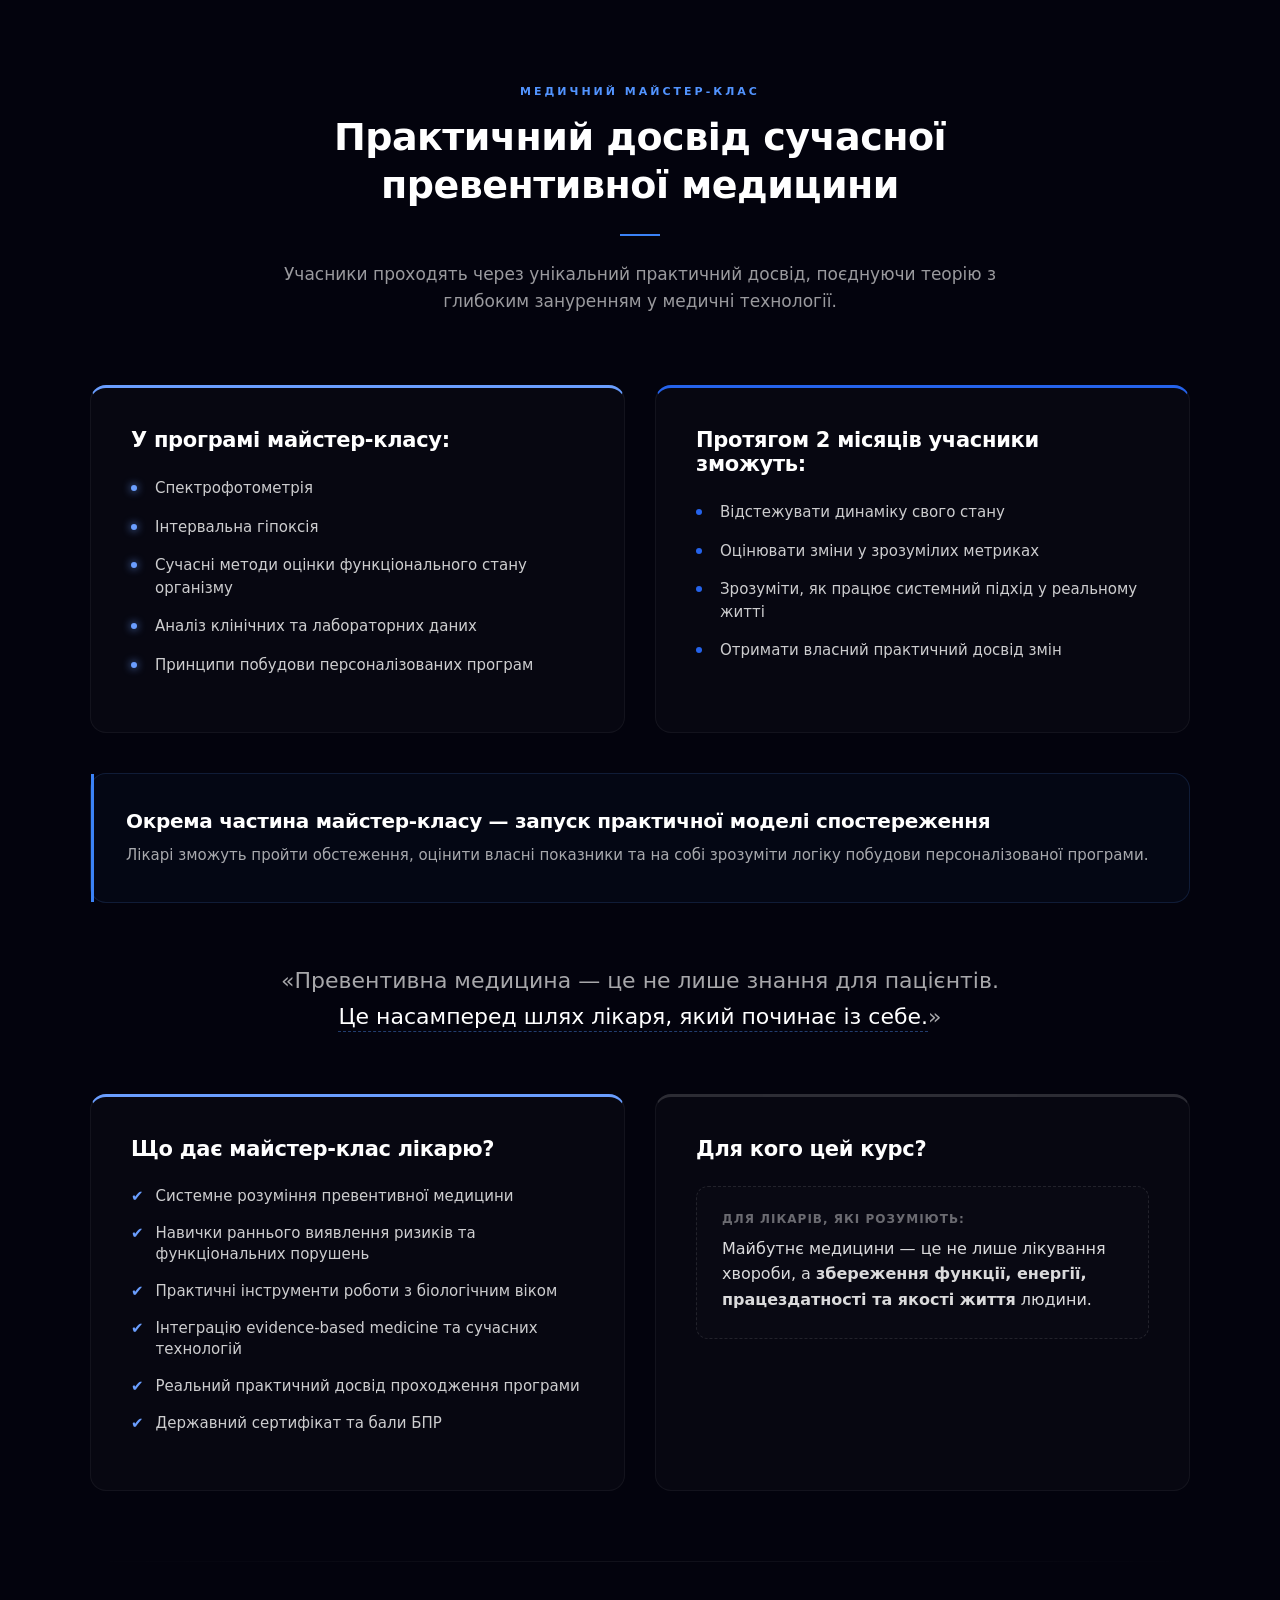
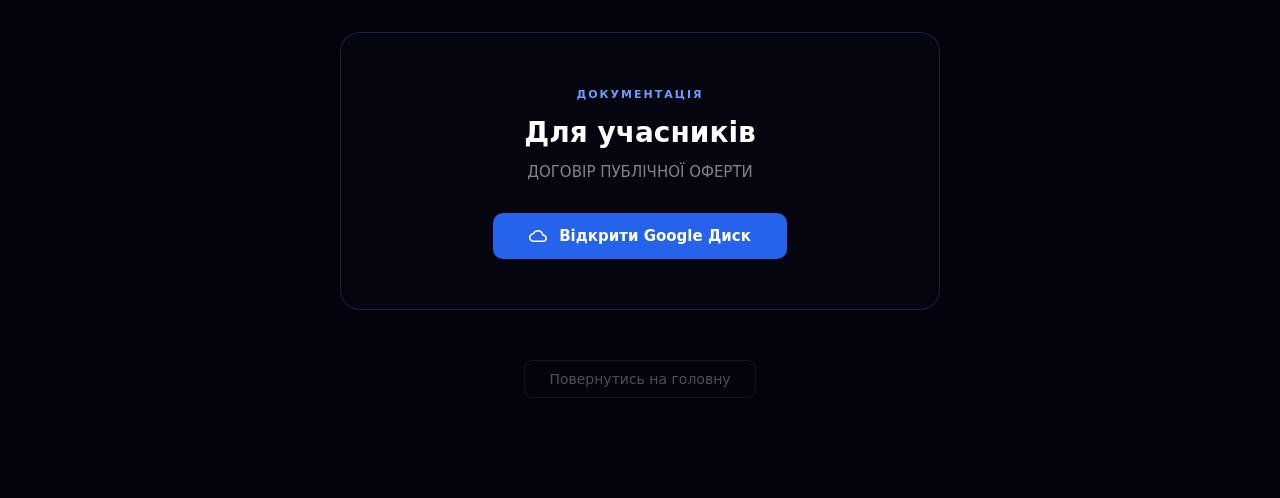
==== main.html @ 2fa9b22d "Add files via upload" ====
<!DOCTYPE html>
<html lang="uk">
<head>
    <meta charset="UTF-8">
    <meta name="viewport" content="width=device-width, initial-scale=1.0">
    <title>Майстер-клас | Превентивна Медицина</title>
    <link rel="stylesheet" href="main.css">
</head>
<body>

    <main class="mc-main-container">
        <section class="mc-page-section">
            <div class="mc-container">

                <div class="mc-hero-minimal">
                    <span class="mc-clean-tag">Медичний Майстер-Клас</span>
                    <h1 class="mc-minimal-title">Практичний досвід сучасної превентивної медицини</h1>
                    <div class="mc-title-line"></div>
                    <p class="mc-minimal-lead">Учасники проходять через унікальний практичний досвід, поєднуючи теорію з глибоким зануренням у медичні технології.</p>
                </div>

                <div class="mc-info-grid">
                    
                    <div class="mc-info-card border-blue-light">
                        <h2 class="mc-card-title">У програмі майстер-класу:</h2>
                        <ul class="mc-list tech-list">
                            <li><span>Спектрофотометрія</span></li>
                            <li><span>Інтервальна гіпоксія</span></li>
                            <li><span>Сучасні методи оцінки функціонального стану організму</span></li>
                            <li><span>Аналіз клінічних та лабораторних даних</span></li>
                            <li><span>Принципи побудови персоналізованих програм</span></li>
                        </ul>
                    </div>

                    <div class="mc-info-card border-blue-dark">
                        <h2 class="mc-card-title">Протягом 2 місяців учасники зможуть:</h2>
                        <ul class="mc-list tech-list-dark">
                            <li>Відстежувати динаміку свого стану</li>
                            <li>Оцінювати зміни у зрозумілих метриках</li>
                            <li>Зрозуміти, як працює системний підхід у реальному житті</li>
                            <li>Отримати власний практичний досвід змін</li>
                        </ul>
                    </div>
                    
                </div>

                <div class="mc-highlight-box">
                    <div class="mc-highlight-content">
                        <h3>Окрема частина майстер-класу — запуск практичної моделі спостереження</h3>
                        <p>Лікарі зможуть пройти обстеження, оцінити власні показники та на собі зрозуміти логіку побудови персоналізованої програми.</p>
                    </div>
                </div>

                <div class="mc-quote-block">
                    <p class="quote-text">«Превентивна медицина — це не лише знання для пацієнтів. <br><span class="highlight-blue">Це насамперед шлях лікаря, який починає із себе.</span>»</p>
                </div>

                <div class="mc-info-grid">
                    
                    <div class="mc-info-card border-blue-light">
                        <h2 class="mc-card-title">Що дає майстер-клас лікарю?</h2>
                        <ul class="mc-check-list">
                            <li><span class="icon-check">✔</span> Системне розуміння превентивної медицини</li>
                            <li><span class="icon-check">✔</span> Навички раннього виявлення ризиків та функціональних порушень</li>
                            <li><span class="icon-check">✔</span> Практичні інструменти роботи з біологічним віком</li>
                            <li><span class="icon-check">✔</span> Інтеграцію evidence-based medicine та сучасних технологій</li>
                            <li><span class="icon-check">✔</span> Реальний практичний досвід проходження програми</li>
                            <li><span class="icon-check">✔</span> Державний сертифікат та бали БПР</li>
                        </ul>
                    </div>

                    <div class="mc-info-card border-blue-inline">
                        <h2 class="mc-card-title">Для кого цей курс?</h2>
                        <div class="target-box">
                            <p class="target-subtitle">Для лікарів, які розуміють:</p>
                            <p class="target-main-text">Майбутнє медицини — це не лише лікування хвороби, а <strong>збереження функції, енергії, працездатності та якості життя</strong> людини.</p>
                        </div>
                    </div>

                </div>

                <div class="mc-section-divider"></div>

                <div class="oferta-section">
                    <div class="oferta-card">
                        <span class="oferta-badge">Документація</span>
                        <h2 class="oferta-title">Для учасників</h2>
                        <p class="oferta-subtitle">ДОГОВІР ПУБЛІЧНОЇ ОФЕРТИ</p>
                        
                        <div class="oferta-link-wrapper">
                            <a href="https://docs.google.com/document/d/1kj2ipK8gFaO-G1u5QC82fCVc5DEEVPWfJNkkPxRFotY/edit?usp=sharing" target="_blank" class="mc-drive-btn">
                                <svg class="drive-icon" viewBox="0 0 24 24" fill="none" xmlns="http://www.w3.org/2000/svg">
                                    <path d="M19.35 10.04C18.67 6.59 15.64 4 12 4 9.11 4 6.6 5.64 5.35 8.04 2.34 8.36 0 10.91 0 14c0 3.31 2.69 6 6 6h13c2.76 0 5-2.24 5-5 0-2.64-2.05-4.78-4.65-4.96zM19 18H6c-2.21 0-4-1.79-4-4 0-2.05 1.53-3.76 3.56-3.97l1.07-.11.5-.95C8.08 7.14 9.94 6 12 6c2.62 0 4.88 1.86 5.39 4.43l.3 1.5 1.53.11c1.56.1 2.78 1.41 2.78 2.96 0 1.65-1.35 3-3 3z" fill="currentColor"/>
                                </svg>
                                Відкрити Google Диск
                            </a>
                        </div>
                    </div>
                </div>

                <div class="mc-back-container">
                    <a href="index.html" class="mc-btn-back">Повернутись на головну</a>
                </div>

            </div>
        </section>
    </main>

</body>
</html>
---- main.css ----
/* --- БАЗОВІ НАЛАШТУВАННЯ ТА СКИДАННЯ СТИЛІВ --- */
* {
    box-sizing: border-box;
    margin: 0;
    padding: 0;
}

body {
    background-color: #03030d; /* Глибокий благородний чорний з ледь помітним синім відтінком */
    color: #ffffff;
    font-family: system-ui, -apple-system, BlinkMacSystemFont, 'Segoe UI', Roboto, sans-serif;
    min-height: 100vh;
    overflow-x: hidden;
    -webkit-font-smoothing: antialiased;
}

.mc-main-container { display: flex; flex-direction: column; width: 100%; }
.mc-page-section { width: 100%; padding: 60px 0 100px 0; display: flex; justify-content: center; }
.mc-container { width: 100%; max-width: 1140px; padding: 0 20px; }

/* --- МІНІМАЛІСТИЧНИЙ СТИЛЬ ЗАГОЛОВКА --- */
.mc-hero-minimal {
    text-align: center;
    max-width: 750px;
    margin: 20px auto 70px auto;
}

.mc-clean-tag {
    color: #5294ff;
    font-size: 11px;
    font-weight: 700;
    text-transform: uppercase;
    letter-spacing: 3px;
    display: inline-block;
    margin-bottom: 16px;
}

.mc-minimal-title {
    font-size: 38px;
    font-weight: 700;
    line-height: 1.25;
    color: #ffffff;
    letter-spacing: -0.5px;
}

.mc-title-line {
    width: 40px;
    height: 2px;
    background-color: #3b82f6;
    margin: 25px auto;
}

.mc-minimal-lead {
    font-size: 17px;
    color: rgba(255, 255, 255, 0.6);
    line-height: 1.6;
    font-weight: 400;
}

/* СІТКА БЛОКІВ */
.mc-info-grid {
    display: grid;
    grid-template-columns: repeat(auto-fit, minmax(340px, 1fr));
    gap: 30px;
    margin-bottom: 30px;
}

/* КАРТКИ (ЧИСТИЙ МІНІМАЛІЗМ) */
.mc-info-card {
    background: rgba(255, 255, 255, 0.02);
    border: 1px solid rgba(255, 255, 255, 0.05);
    border-radius: 16px;
    padding: 40px;
    transition: border-color 0.3s ease, box-shadow 0.3s ease;
}

.mc-info-card:hover {
    border-color: rgba(82, 148, 255, 0.3);
    box-shadow: 0 10px 30px rgba(0, 0, 0, 0.5);
}

/* Сині відтінки для топ-ліній карток */
.border-blue-light { border-top: 3px solid #6a9eff; }
.border-blue-dark { border-top: 3px solid #2563eb; }
.border-blue-inline { border-top: 3px solid rgba(255, 255, 255, 0.15); }

.mc-card-title {
    font-size: 21px;
    font-weight: 600;
    margin-bottom: 25px;
    color: #ffffff;
    letter-spacing: -0.3px;
}

/* СТИЛІЗАЦІЯ СПИСКІВ (БІЛИЙ + СИНІЙ) */
.mc-list { list-style: none; }
.mc-list li {
    position: relative;
    padding-left: 24px;
    margin-bottom: 16px;
    font-size: 15px;
    line-height: 1.5;
    color: rgba(255, 255, 255, 0.8);
}

/* Яскраво-блакитний маркер */
.tech-list li::before {
    content: ""; position: absolute; left: 0; top: 8px; width: 6px; height: 6px;
    background: #6a9eff; border-radius: 50%; box-shadow: 0 0 8px #6a9eff;
}

/* Темно-синій маркер */
.tech-list-dark li::before {
    content: ""; position: absolute; left: 0; top: 8px; width: 6px; height: 6px;
    background: #2563eb; border-radius: 50%;
}

/* Галочки для переваг лікаря */
.mc-check-list { list-style: none; }
.mc-check-list li {
    display: flex; align-items: flex-start; gap: 12px;
    margin-bottom: 16px; font-size: 15px; color: rgba(255, 255, 255, 0.8); line-height: 1.4;
}

.icon-check {
    color: #6a9eff;
    font-weight: bold;
}

/* АКЦЕНТНИЙ БЛОК: Модель спостереження */
.mc-highlight-box {
    background: rgba(82, 148, 255, 0.03);
    border: 1px solid rgba(82, 148, 255, 0.15);
    border-radius: 16px;
    padding: 35px;
    margin: 40px 0;
    position: relative;
}

.mc-highlight-box::before {
    content: ""; position: absolute; top: 0; left: 0; width: 3px; height: 100%;
    background: #3b82f6;
}

.mc-highlight-content h3 {
    font-size: 20px; font-weight: 600; color: #ffffff; margin-bottom: 10px; letter-spacing: -0.3px;
}

.mc-highlight-content p {
    margin: 0; font-size: 15px; color: rgba(255, 255, 255, 0.65); line-height: 1.6;
}

/* МІНІМАЛІСТИЧНА ЦИТАТА */
.mc-quote-block {
    text-align: center;
    margin: 60px 0;
}

.quote-text {
    font-size: 22px; line-height: 1.6; color: rgba(255, 255, 255, 0.65); font-weight: 300;
}

.highlight-blue {
    color: #ffffff;
    font-weight: 500;
    border-bottom: 1px dashed rgba(82, 148, 255, 0.4);
    padding-bottom: 2px;
}

/* Картка "Для кого" */
.target-box {
    background: rgba(255, 255, 255, 0.01);
    border-radius: 12px;
    padding: 25px;
    border: 1px dashed rgba(255, 255, 255, 0.1);
}

.target-subtitle {
    font-size: 12px; text-transform: uppercase; color: rgba(255, 255, 255, 0.4); letter-spacing: 1px; margin-bottom: 10px; font-weight: 600;
}

.target-main-text {
    font-size: 16px; line-height: 1.6; color: rgba(255, 255, 255, 0.85);
}

/* ЛІНІЯ-РОЗДІЛИТЕЛЬ ПЕРЕД ОФЕРТОЮ */
.mc-section-divider {
    width: 100%;
    height: 1px;
    background: linear-gradient(90deg, transparent, rgba(255, 255, 255, 0.06), transparent);
    margin: 70px 0;
}

/* --- СЕКЦІЯ ОФЕРТИ (ЧИСТИЙ СИНІЙ ТА БІЛИЙ) --- */
.oferta-section {
    display: flex;
    justify-content: center;
    margin-bottom: 50px;
}

.oferta-card {
    background: rgba(255, 255, 255, 0.01);
    border: 1px solid rgba(82, 148, 255, 0.2);
    border-radius: 20px;
    padding: 50px 40px;
    text-align: center;
    max-width: 600px;
    width: 100%;
}

.oferta-badge {
    color: #6a9eff;
    font-size: 11px;
    font-weight: 700;
    text-transform: uppercase;
    letter-spacing: 2px;
    display: inline-block;
    margin-bottom: 15px;
}

.oferta-title {
    font-size: 28px;
    font-weight: 700;
    color: #ffffff;
    margin-bottom: 12px;
}

.oferta-subtitle {
    font-size: 15px;
    color: rgba(255, 255, 255, 0.5);
    line-height: 1.5;
    margin-bottom: 30px;
}

/* Кнопка Google Диску */
.mc-drive-btn {
    display: inline-flex;
    align-items: center;
    gap: 12px;
    background: #2563eb; /* Чистий синій колір */
    color: #ffffff;
    text-decoration: none;
    font-size: 15px;
    font-weight: 600;
    padding: 14px 36px;
    border-radius: 10px;
    transition: all 0.25s ease;
}

.drive-icon {
    width: 18px;
    height: 18px;
    color: #ffffff;
}

.mc-drive-btn:hover {
    background: #3b82f6; /* Світліший синій при наведенні */
    box-shadow: 0 0 20px rgba(59, 130, 246, 0.4);
    transform: translateY(-1px);
}

/* Кнопка повернення назад */
.mc-back-container {
    text-align: center;
    margin-top: 40px;
}

.mc-btn-back {
    display: inline-block;
    color: rgba(255, 255, 255, 0.3);
    text-decoration: none;
    font-size: 14px;
    font-weight: 500;
    border: 1px solid rgba(255, 255, 255, 0.08);
    padding: 10px 24px;
    border-radius: 8px;
    transition: all 0.3s ease;
}

.mc-btn-back:hover {
    color: #ffffff;
    border-color: rgba(255, 255, 255, 0.2);
    background: rgba(255, 255, 255, 0.02);
}
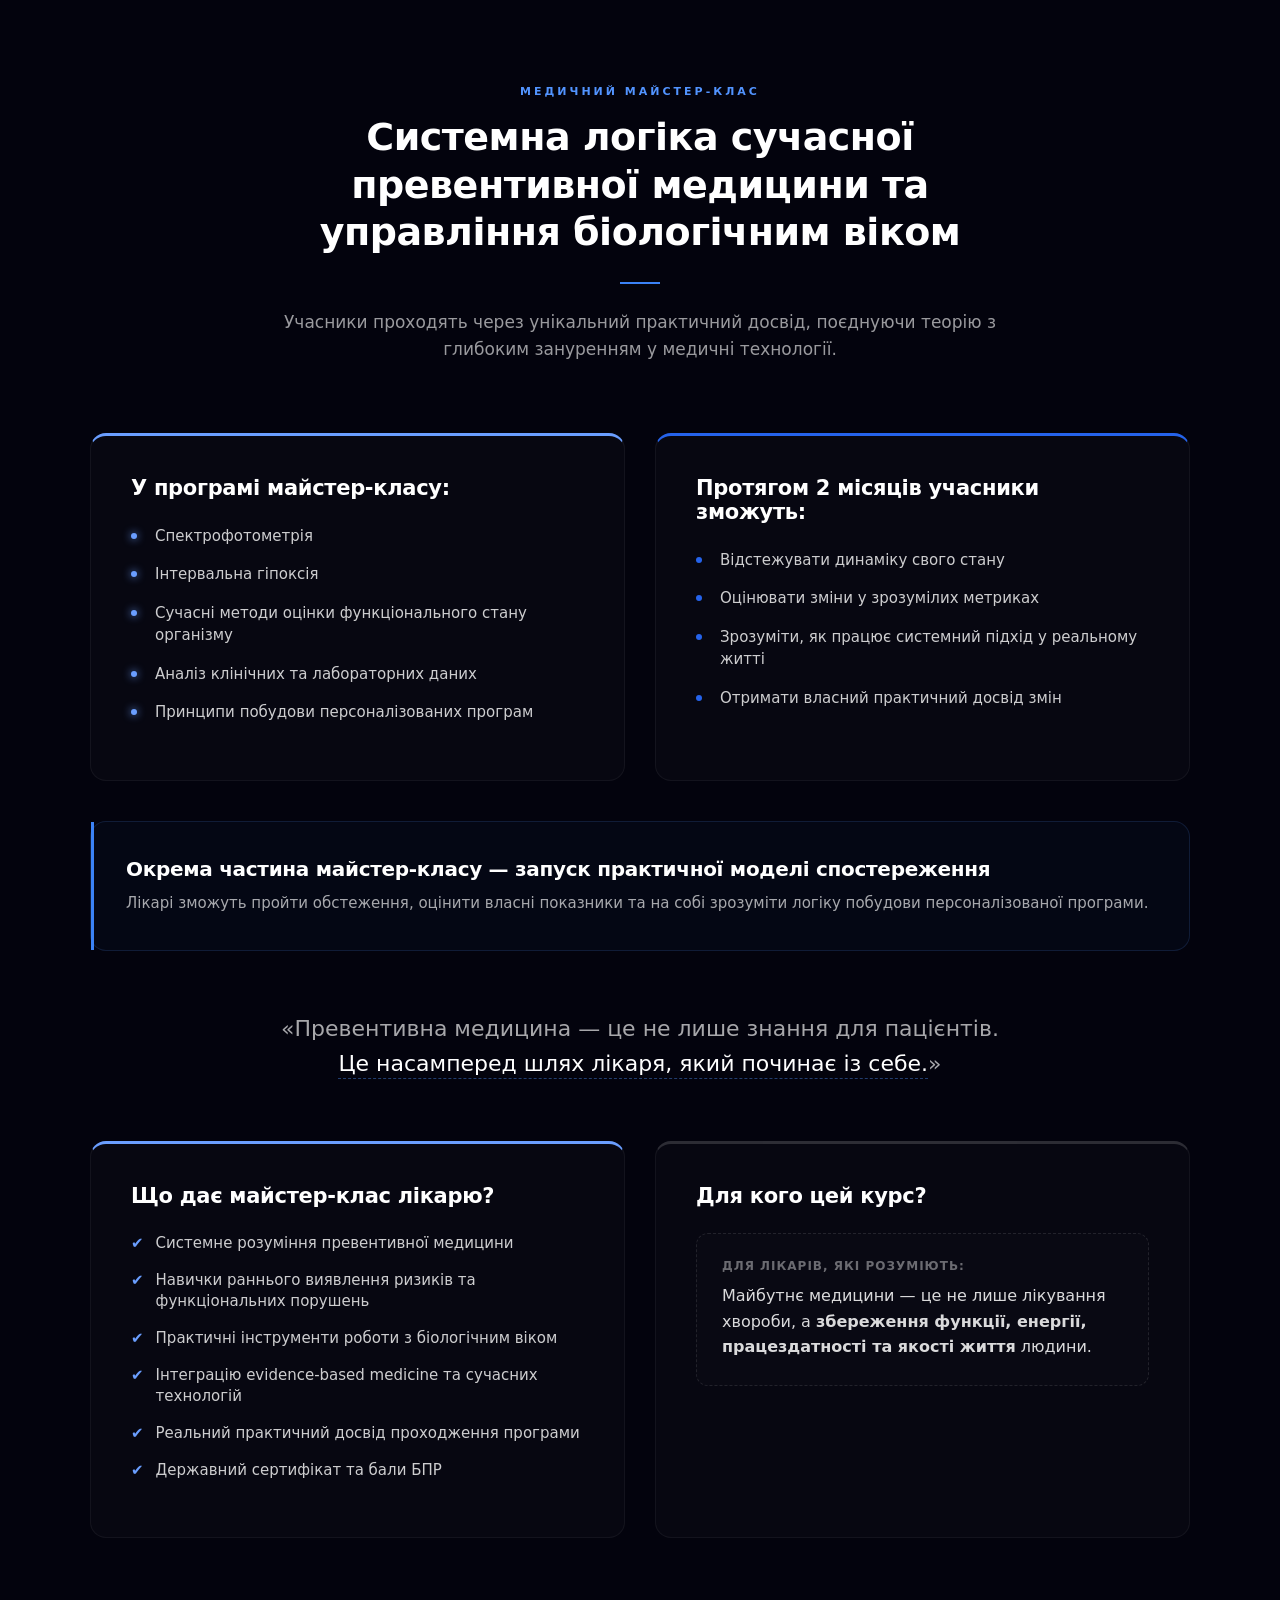
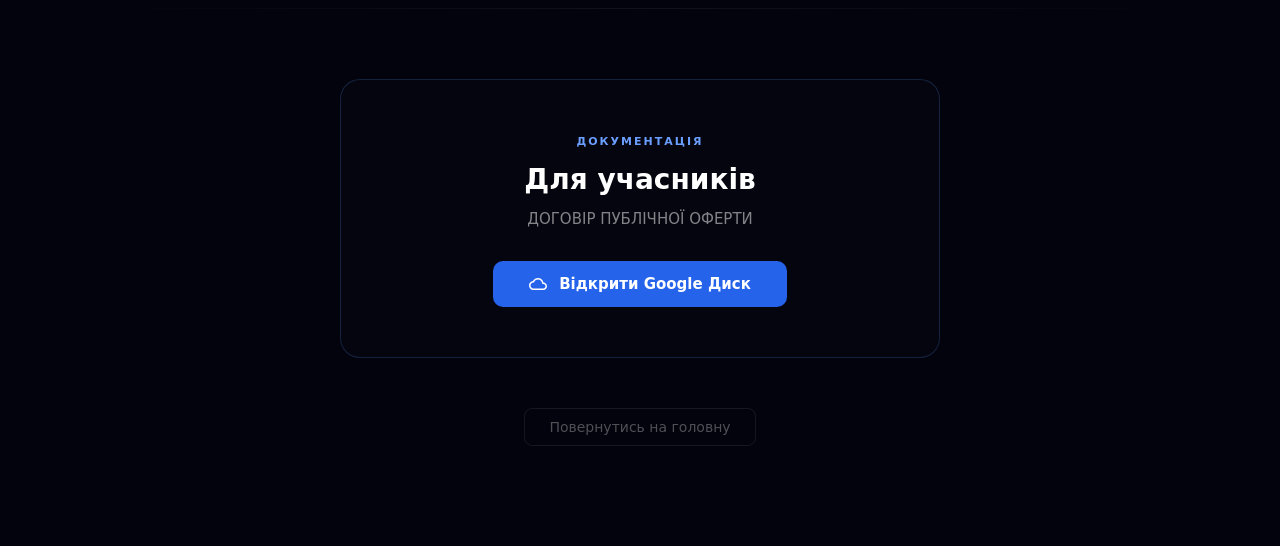
==== commit 56ba9ab9: "Update main.html" ====
--- a/main.html
+++ b/main.html
@@ -14,7 +14,7 @@
 
                 <div class="mc-hero-minimal">
                     <span class="mc-clean-tag">Медичний Майстер-Клас</span>
-                    <h1 class="mc-minimal-title">Практичний досвід сучасної превентивної медицини</h1>
+                    <h1 class="mc-minimal-title">Системна логіка сучасної превентивної медицини та управління біологічним віком</h1>
                     <div class="mc-title-line"></div>
                     <p class="mc-minimal-lead">Учасники проходять через унікальний практичний досвід, поєднуючи теорію з глибоким зануренням у медичні технології.</p>
                 </div>
@@ -107,4 +107,4 @@
     </main>
 
 </body>
-</html>+</html>
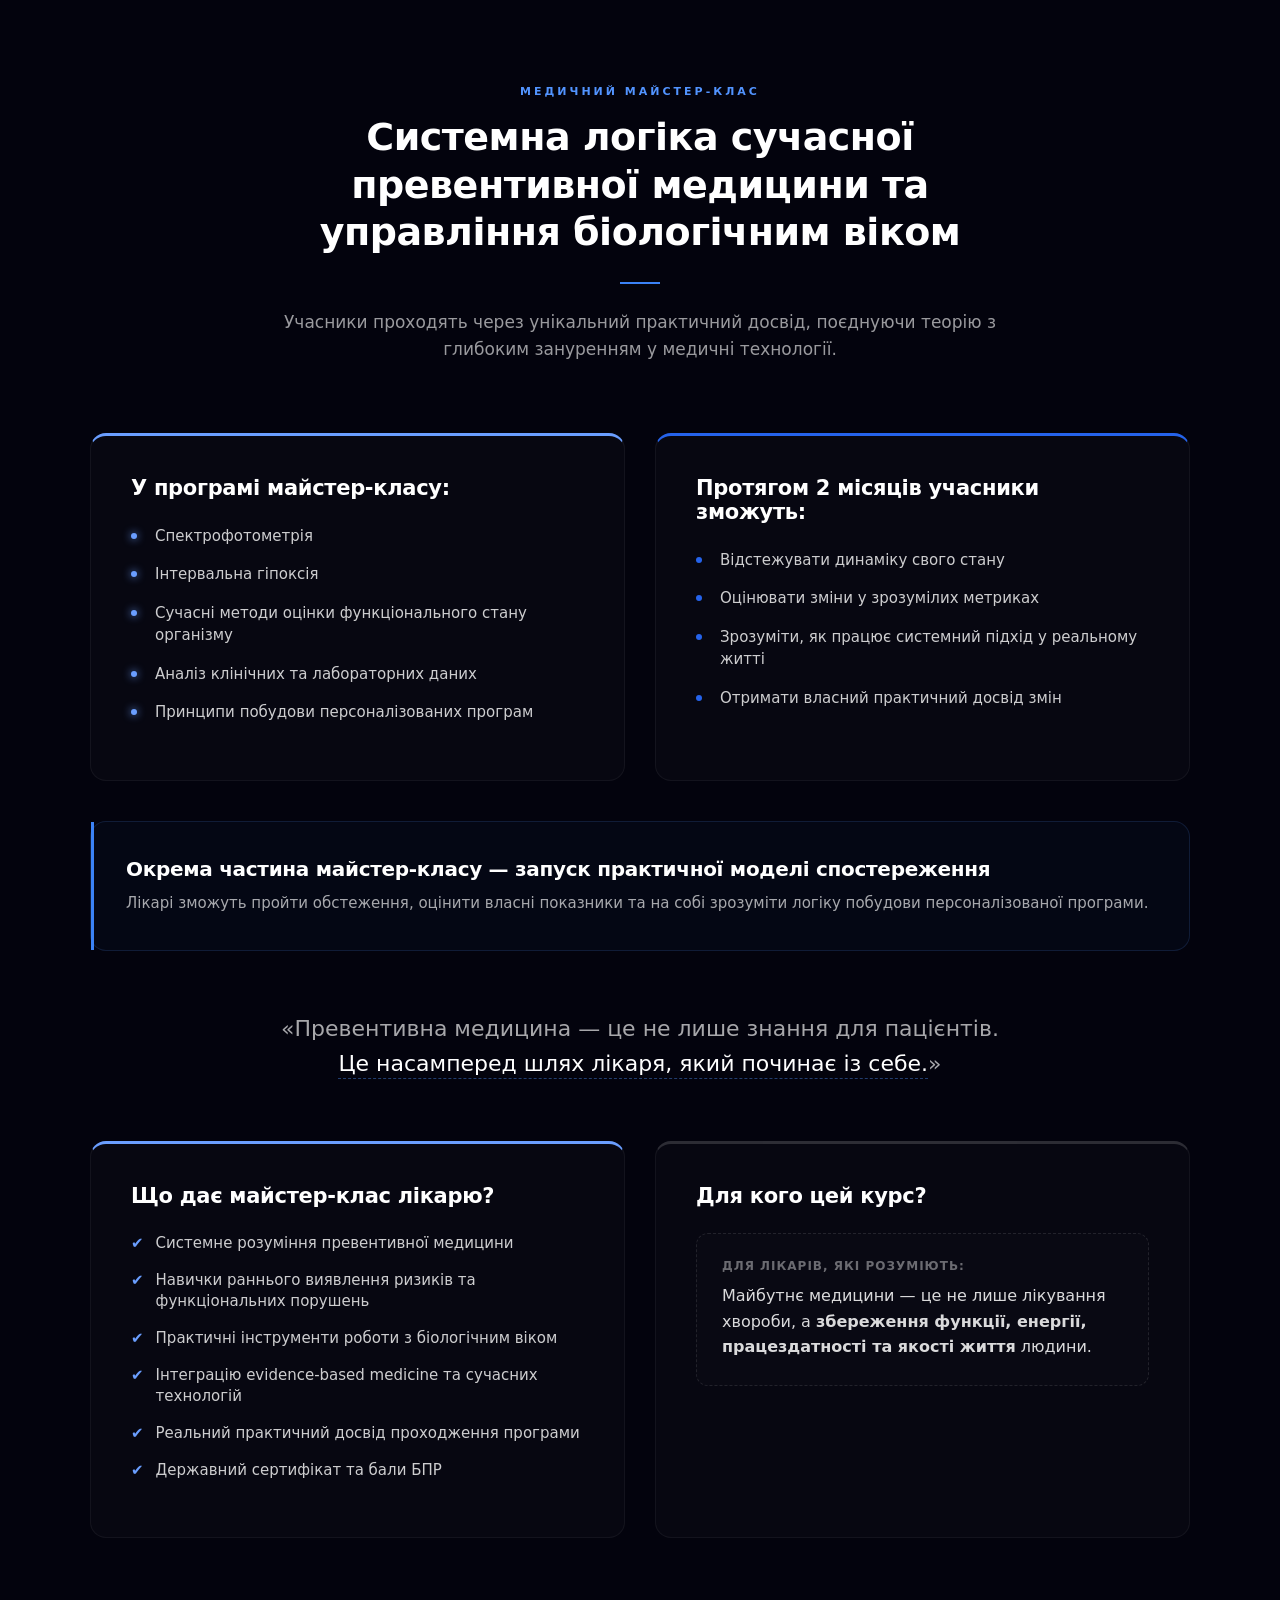
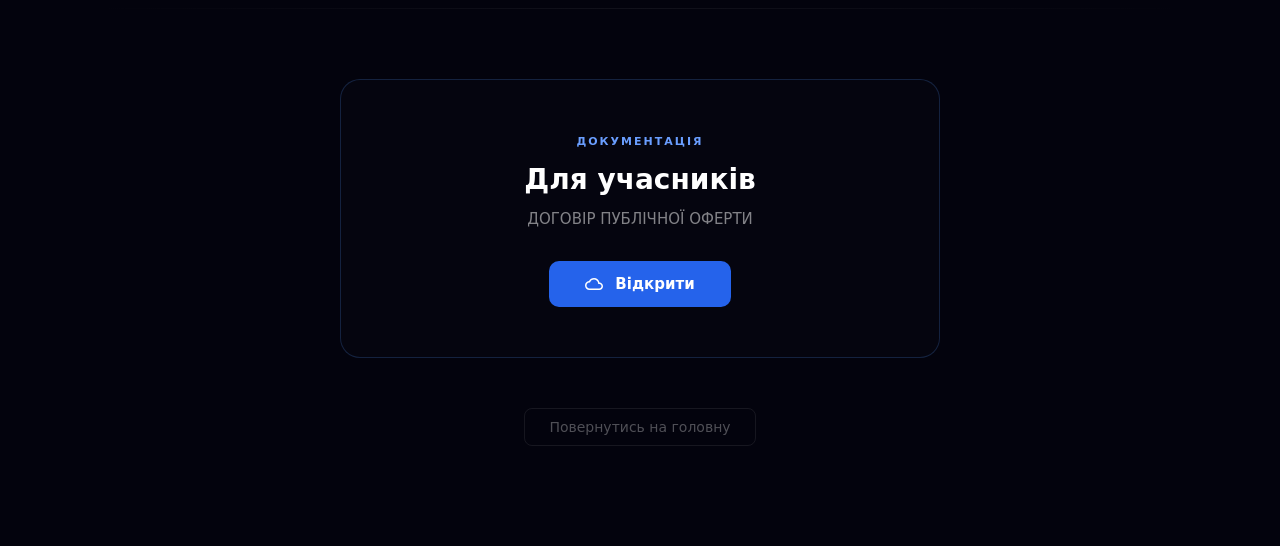
==== commit f14a6fde: "Update main.html" ====
--- a/main.html
+++ b/main.html
@@ -92,7 +92,7 @@
                                 <svg class="drive-icon" viewBox="0 0 24 24" fill="none" xmlns="http://www.w3.org/2000/svg">
                                     <path d="M19.35 10.04C18.67 6.59 15.64 4 12 4 9.11 4 6.6 5.64 5.35 8.04 2.34 8.36 0 10.91 0 14c0 3.31 2.69 6 6 6h13c2.76 0 5-2.24 5-5 0-2.64-2.05-4.78-4.65-4.96zM19 18H6c-2.21 0-4-1.79-4-4 0-2.05 1.53-3.76 3.56-3.97l1.07-.11.5-.95C8.08 7.14 9.94 6 12 6c2.62 0 4.88 1.86 5.39 4.43l.3 1.5 1.53.11c1.56.1 2.78 1.41 2.78 2.96 0 1.65-1.35 3-3 3z" fill="currentColor"/>
                                 </svg>
-                                Відкрити Google Диск
+                                Відкрити
                             </a>
                         </div>
                     </div>
